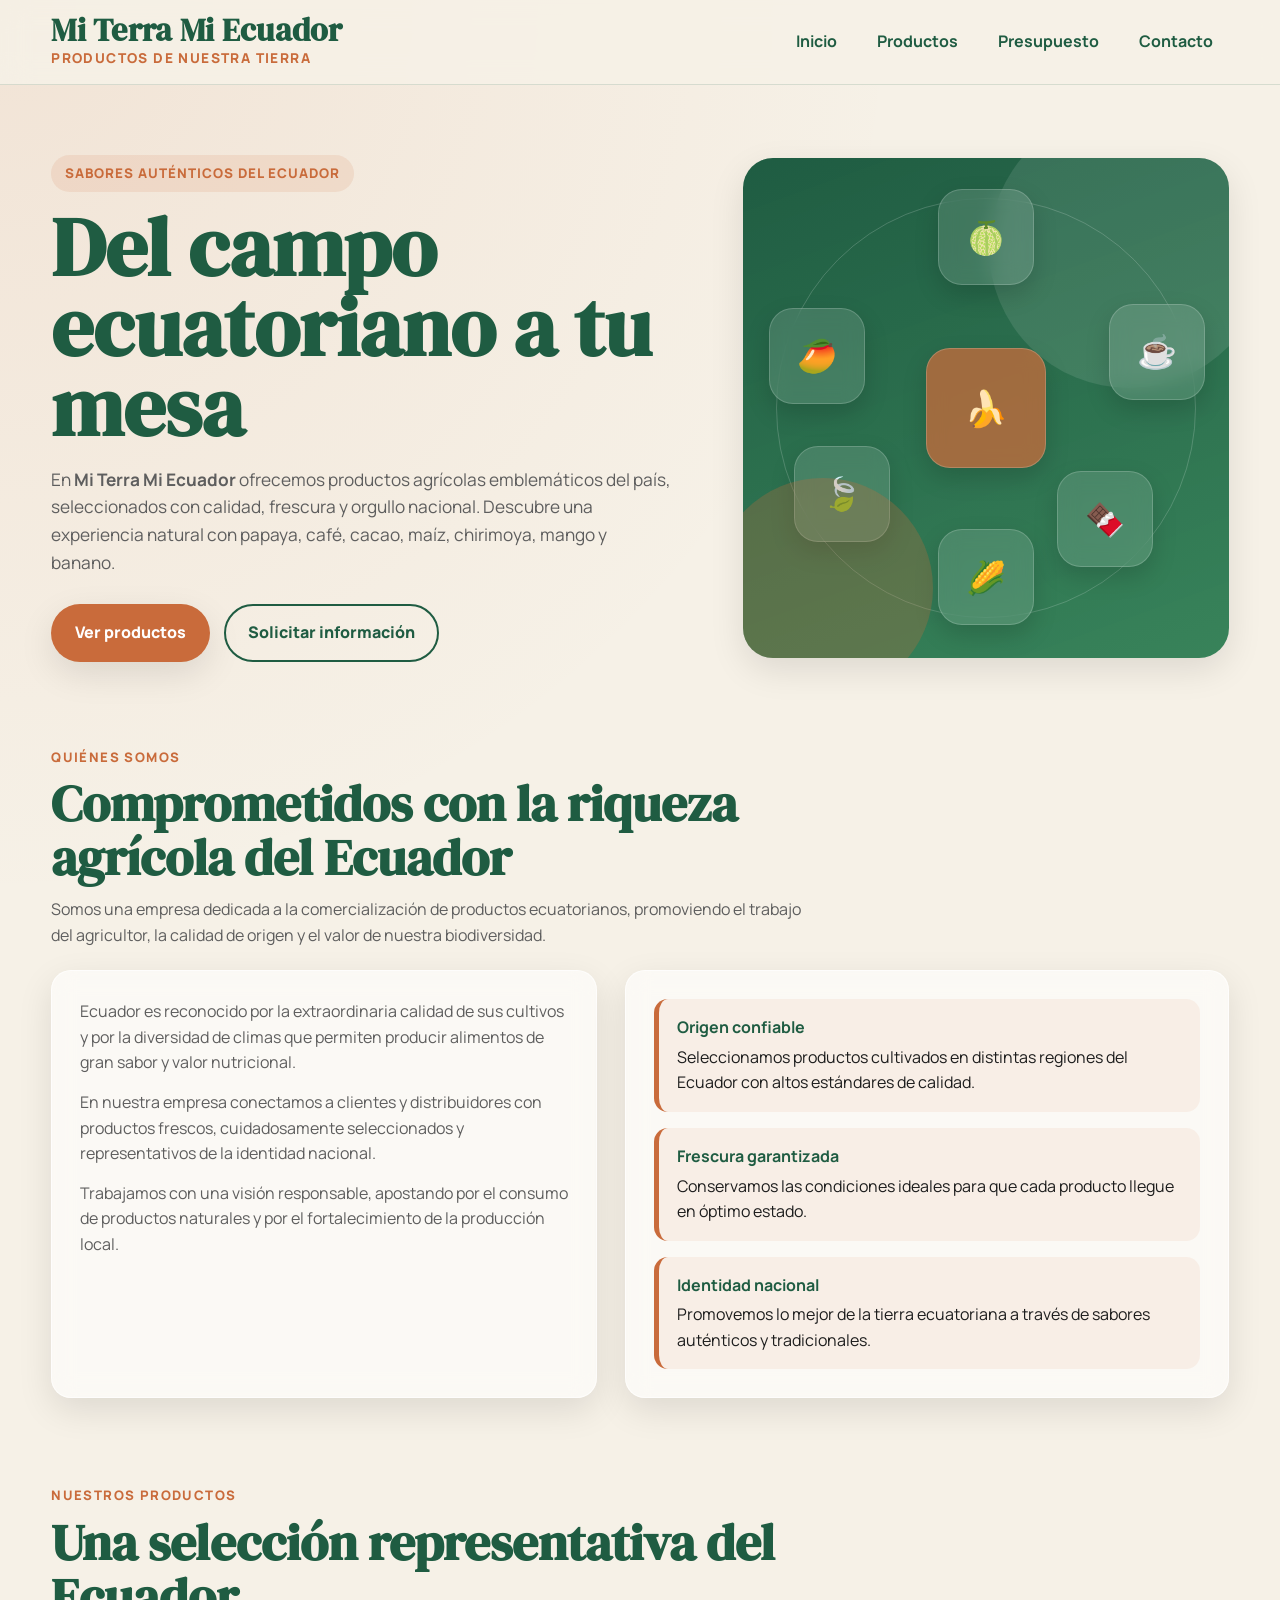
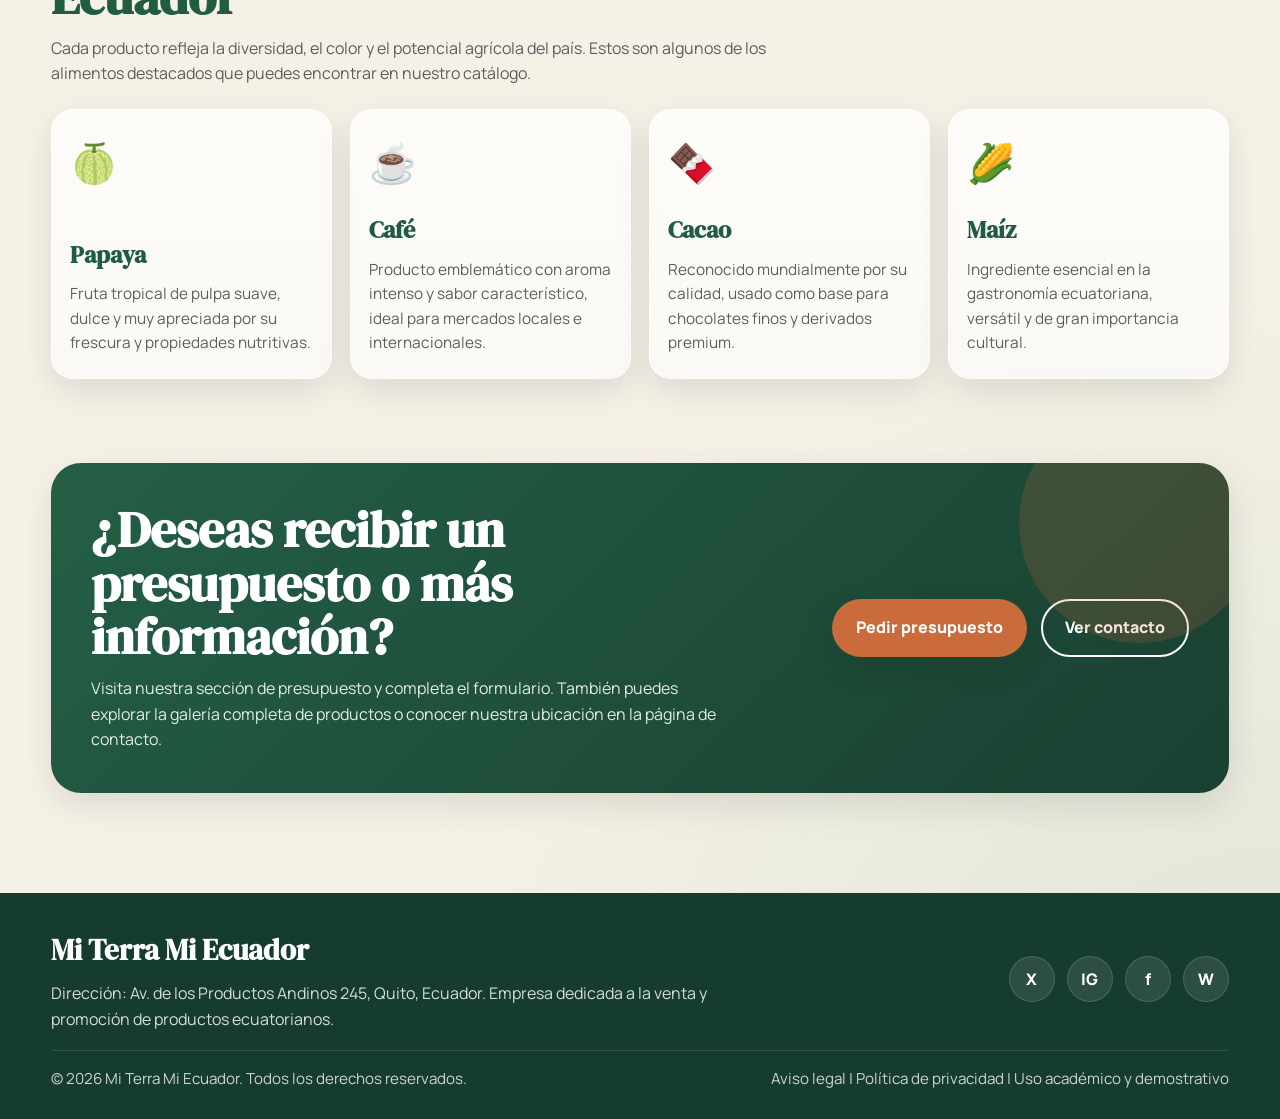
==== index.html @ 22d1f316 "Add files via upload" ====
<!DOCTYPE html>
<html lang="es">
<head>
  <meta charset="UTF-8">
  <meta name="description" content="Mi Terra Mi Ecuador - Venta de productos ecuatorianos como papaya, café, cacao, maíz, chirimoya, mango y banano.">
  <meta name="keywords" content="Ecuador, productos ecuatorianos, papaya, café, cacao, maíz, chirimoya, mango, banano">
  <meta name="author" content="Mi Terra Mi Ecuador">
  <meta name="viewport" content="width=device-width, initial-scale=1.0">
  <title>Mi Terra Mi Ecuador | Inicio</title>
  <link rel="preconnect" href="https://fonts.googleapis.com">
  <link rel="preconnect" href="https://fonts.gstatic.com" crossorigin>
  <link href="https://fonts.googleapis.com/css2?family=DM+Serif+Display:ital@0;1&family=Manrope:wght@400;500;700;800&display=swap" rel="stylesheet">
  <link rel="stylesheet" href="css/style.css">
  <link rel="icon" href="img/favicon.ico" type="image/x-icon">
</head>
<body>

  <header class="cabecera">
    <div class="contenedor barra-nav">
      <div class="marca">
        <h1>Mi Terra Mi Ecuador</h1>
        <span>Productos de nuestra tierra</span>
      </div>

      <nav aria-label="Menú principal">
        <ul class="menu">
          <li><a href="../index.html">Inicio</a></li>
          <li><a href="views/productos.html">Productos</a></li>
          <li><a href="views/presupuesto.html">Presupuesto</a></li>
          <li><a href="views/contacto.html">Contacto</a></li>
        </ul>
      </nav>
    </div>
  </header>

  <main>
    <section class="hero">
      <div class="contenedor hero-grid">
        <div class="hero-texto reveal">
          <small>Sabores auténticos del Ecuador</small>
          <h2>Del campo ecuatoriano a tu mesa</h2>
          <p>
            En <strong>Mi Terra Mi Ecuador</strong> ofrecemos productos agrícolas emblemáticos del país,
            seleccionados con calidad, frescura y orgullo nacional. Descubre una experiencia natural con
            papaya, café, cacao, maíz, chirimoya, mango y banano.
          </p>

          <div class="botones">
            <a href="views/productos.html" class="btn btn-principal">Ver productos</a>
            <a href="views/presupuesto.html" class="btn btn-secundario">Solicitar información</a>
          </div>
        </div>

        <div class="hero-visual reveal" aria-label="Visual decorativo de productos ecuatorianos">
          <div class="frutas">
            <div class="orbita">
              <div class="item-fruta uno" title="Papaya">🍈</div>
              <div class="item-fruta dos" title="Café">☕</div>
              <div class="item-fruta tres" title="Cacao">🍫</div>
              <div class="item-fruta cuatro" title="Maíz">🌽</div>
              <div class="item-fruta cinco" title="Chirimoya">🍃</div>
              <div class="item-fruta seis" title="Mango">🥭</div>
              <div class="item-fruta siete" title="Banano">🍌</div>
            </div>
          </div>
        </div>
      </div>
    </section>

    <section>
      <div class="contenedor">
        <div class="titulo-seccion reveal">
          <span>Quiénes somos</span>
          <h3>Comprometidos con la riqueza agrícola del Ecuador</h3>
          <p>
            Somos una empresa dedicada a la comercialización de productos ecuatorianos, promoviendo el trabajo
            del agricultor, la calidad de origen y el valor de nuestra biodiversidad.
          </p>
        </div>

        <div class="presentacion">
          <article class="bloque-texto reveal">
            <p>
              Ecuador es reconocido por la extraordinaria calidad de sus cultivos y por la diversidad de climas
              que permiten producir alimentos de gran sabor y valor nutricional.
            </p>
            <p>
              En nuestra empresa conectamos a clientes y distribuidores con productos frescos, cuidadosamente
              seleccionados y representativos de la identidad nacional.
            </p>
            <p>
              Trabajamos con una visión responsable, apostando por el consumo de productos naturales y por el
              fortalecimiento de la producción local.
            </p>
          </article>

          <div class="bloque-datos reveal">
            <div class="lista-valores">
              <div class="valor">
                <h4>Origen confiable</h4>
                <p>Seleccionamos productos cultivados en distintas regiones del Ecuador con altos estándares de calidad.</p>
              </div>
              <div class="valor">
                <h4>Frescura garantizada</h4>
                <p>Conservamos las condiciones ideales para que cada producto llegue en óptimo estado.</p>
              </div>
              <div class="valor">
                <h4>Identidad nacional</h4>
                <p>Promovemos lo mejor de la tierra ecuatoriana a través de sabores auténticos y tradicionales.</p>
              </div>
            </div>
          </div>
        </div>
      </div>
    </section>

    <section>
      <div class="contenedor">
        <div class="titulo-seccion reveal">
          <span>Nuestros productos</span>
          <h3>Una selección representativa del Ecuador</h3>
          <p>
            Cada producto refleja la diversidad, el color y el potencial agrícola del país. Estos son algunos
            de los alimentos destacados que puedes encontrar en nuestro catálogo.
          </p>
        </div>

        <div class="destacados">
          <article class="mini reveal">
            <div class="emoji">🍈</div>
            <div>
              <h4>Papaya</h4>
              <p>Fruta tropical de pulpa suave, dulce y muy apreciada por su frescura y propiedades nutritivas.</p>
            </div>
          </article>

          <article class="mini reveal">
            <div class="emoji">☕</div>
            <div>
              <h4>Café</h4>
              <p>Producto emblemático con aroma intenso y sabor característico, ideal para mercados locales e internacionales.</p>
            </div>
          </article>

          <article class="mini reveal">
            <div class="emoji">🍫</div>
            <div>
              <h4>Cacao</h4>
              <p>Reconocido mundialmente por su calidad, usado como base para chocolates finos y derivados premium.</p>
            </div>
          </article>

          <article class="mini reveal">
            <div class="emoji">🌽</div>
            <div>
              <h4>Maíz</h4>
              <p>Ingrediente esencial en la gastronomía ecuatoriana, versátil y de gran importancia cultural.</p>
            </div>
          </article>
        </div>
      </div>
    </section>

    <section class="cta">
      <div class="contenedor">
        <div class="cta-box reveal">
          <div>
            <h3>¿Deseas recibir un presupuesto o más información?</h3>
            <p>
              Visita nuestra sección de presupuesto y completa el formulario. También puedes explorar la galería
              completa de productos o conocer nuestra ubicación en la página de contacto.
            </p>
          </div>

          <div class="cta-acciones">
            <a href="views/presupuesto.html" class="btn btn-principal">Pedir presupuesto</a>
            <a href="views/contacto.html" class="btn btn-secundario">Ver contacto</a>
          </div>
        </div>
      </div>
    </section>
  </main>

  <footer class="pie">
    <div class="contenedor pie-contenido">
      <div class="pie-info">
        <h4>Mi Terra Mi Ecuador</h4>
        <p>
          Dirección: Av. de los Productos Andinos 245, Quito, Ecuador.
          Empresa dedicada a la venta y promoción de productos ecuatorianos.
        </p>
      </div>

      <div class="redes" aria-label="Redes sociales">
        <a href="https://x.com/" target="_blank" rel="noopener noreferrer" aria-label="X">X</a>
        <a href="https://www.instagram.com/" target="_blank" rel="noopener noreferrer" aria-label="Instagram">IG</a>
        <a href="https://www.facebook.com/" target="_blank" rel="noopener noreferrer" aria-label="Facebook">f</a>
        <a href="https://www.whatsapp.com/" target="_blank" rel="noopener noreferrer" aria-label="WhatsApp">W</a>
      </div>
    </div>

    <div class="contenedor pie-legal">
      <p>&copy; 2026 Mi Terra Mi Ecuador. Todos los derechos reservados.</p>
      <p>Aviso legal | Política de privacidad | Uso académico y demostrativo</p>
    </div>
  </footer>

  <script>
    const elementosReveal = document.querySelectorAll('.reveal');
    const observer = new IntersectionObserver((entradas) => {
      entradas.forEach((entrada) => {
        if (entrada.isIntersecting) {
          entrada.target.classList.add('visible');
        }
      });
    }, { threshold: 0.15 });

    elementosReveal.forEach((elemento) => {
      observer.observe(elemento);
    });
  </script>
</body>
</html>
---- css/style.css ----
/* =========================================================
ARCHIVO: css/style.css
========================================================= */

:root{
  --verde: #1f5c42;
  --verde-claro: #3d8b5f;
  --crema: #f6f1e7;
  --terracota: #c96b3b;
  --oscuro: #1d1d1d;
  --blanco: #ffffff;
  --gris: #5e5e5e;
  --borde: rgba(31, 92, 66, 0.15);
  --sombra: 0 12px 35px rgba(0,0,0,0.10);
  --radio: 20px;
  --ancho: 1200px;
}

*{
  margin:0;
  padding:0;
  box-sizing:border-box;
}

html{
  scroll-behavior:smooth;
}

body{
  font-family:'Manrope', sans-serif;
  color:var(--oscuro);
  background:
    radial-gradient(circle at top left, rgba(201,107,59,0.10), transparent 30%),
    radial-gradient(circle at bottom right, rgba(61,139,95,0.12), transparent 30%),
    var(--crema);
  line-height:1.6;
}

img{
  max-width:100%;
  display:block;
}

a{
  text-decoration:none;
  color:inherit;
}

ul{
  list-style:none;
}

.contenedor{
  width:min(92%, var(--ancho));
  margin:0 auto;
}

/* ==========================
   CABECERA Y NAVEGACIÓN
========================== */
.cabecera{
  position:sticky;
  top:0;
  z-index:1000;
  backdrop-filter: blur(14px);
  background:rgba(246, 241, 231, 0.86);
  border-bottom:1px solid var(--borde);
}

.barra-nav{
  min-height:78px;
  display:flex;
  align-items:center;
  justify-content:space-between;
  gap:20px;
  padding:14px 0;
}

.marca{
  display:flex;
  flex-direction:column;
  gap:2px;
}

.marca h1{
  font-family:'DM Serif Display', serif;
  font-size:clamp(1.4rem, 2.5vw, 2rem);
  color:var(--verde);
  line-height:1;
  letter-spacing:0.3px;
}

.marca span{
  font-size:0.85rem;
  color:var(--terracota);
  font-weight:800;
  letter-spacing:1.4px;
  text-transform:uppercase;
}

.menu{
  display:flex;
  flex-wrap:wrap;
  gap:8px;
  justify-content:flex-end;
}

.menu a{
  padding:12px 16px;
  border-radius:999px;
  font-weight:700;
  color:var(--verde);
  transition:all 0.3s ease;
}

.menu a:hover{
  background:rgba(31, 92, 66, 0.08);
  transform:translateY(-2px);
}

.menu a.activo{
  background:var(--verde);
  color:var(--blanco);
  box-shadow:var(--sombra);
}

/* ==========================
   HERO
========================== */
.hero{
  padding:70px 0 40px;
}

.hero-grid{
  display:grid;
  grid-template-columns:1.15fr 0.85fr;
  gap:34px;
  align-items:center;
}

.hero-texto small{
  display:inline-block;
  padding:8px 14px;
  border-radius:999px;
  background:rgba(201,107,59,0.12);
  color:var(--terracota);
  font-weight:800;
  letter-spacing:1px;
  text-transform:uppercase;
  margin-bottom:16px;
}

.hero-texto h2{
  font-family:'DM Serif Display', serif;
  font-size:clamp(2.5rem, 7vw, 5.2rem);
  line-height:0.96;
  color:var(--verde);
  margin-bottom:18px;
}

.hero-texto p{
  max-width:620px;
  color:var(--gris);
  font-size:1.08rem;
  margin-bottom:28px;
}

.botones{
  display:flex;
  flex-wrap:wrap;
  gap:14px;
}

.btn{
  display:inline-block;
  padding:14px 22px;
  border-radius:999px;
  font-weight:800;
  transition:all 0.3s ease;
  border:2px solid transparent;
  cursor:pointer;
  font-family:'Manrope', sans-serif;
}

.btn-principal{
  background:var(--terracota);
  color:var(--blanco);
  box-shadow:var(--sombra);
}

.btn-principal:hover{
  transform:translateY(-3px) scale(1.02);
  background:#b85f32;
}

.btn-secundario{
  border-color:var(--verde);
  color:var(--verde);
  background:transparent;
}

.btn-secundario:hover{
  background:var(--verde);
  color:var(--blanco);
  transform:translateY(-3px);
}

.hero-visual{
  position:relative;
  min-height:500px;
  border-radius:30px;
  overflow:hidden;
  background:
    linear-gradient(160deg, rgba(31,92,66,0.96), rgba(61,139,95,0.84)),
    var(--verde);
  box-shadow:var(--sombra);
  isolation:isolate;
}

.hero-visual::before,
.hero-visual::after{
  content:"";
  position:absolute;
  border-radius:50%;
}

.hero-visual::before{
  width:280px;
  height:280px;
  background:rgba(255,255,255,0.10);
  top:-50px;
  right:-40px;
}

.hero-visual::after{
  width:220px;
  height:220px;
  background:rgba(201,107,59,0.28);
  bottom:-40px;
  left:-30px;
}

.frutas{
  position:absolute;
  inset:0;
  display:grid;
  place-items:center;
  padding:24px;
}

.orbita{
  width:min(100%, 420px);
  aspect-ratio:1/1;
  border:1px solid rgba(255,255,255,0.18);
  border-radius:50%;
  position:relative;
}

.item-fruta{
  position:absolute;
  width:96px;
  height:96px;
  border-radius:24px;
  display:grid;
  place-items:center;
  color:#fff;
  font-size:2rem;
  font-weight:700;
  backdrop-filter: blur(10px);
  background:rgba(255,255,255,0.13);
  border:1px solid rgba(255,255,255,0.18);
  box-shadow:0 10px 25px rgba(0,0,0,0.15);
  animation:float 4s ease-in-out infinite;
}

.item-fruta.uno{ top:-10px; left:50%; transform:translateX(-50%); }
.item-fruta.dos{ top:25%; right:-10px; animation-delay:0.4s; }
.item-fruta.tres{ bottom:12%; right:10%; animation-delay:0.8s; }
.item-fruta.cuatro{ bottom:-8px; left:50%; transform:translateX(-50%); animation-delay:1.2s; }
.item-fruta.cinco{ bottom:18%; left:4%; animation-delay:1.6s; }
.item-fruta.seis{ top:26%; left:-8px; animation-delay:2s; }
.item-fruta.siete{
  inset:50%;
  transform:translate(-50%, -50%);
  width:120px;
  height:120px;
  font-size:2.2rem;
  background:rgba(201,107,59,0.75);
}

@keyframes float{
  0%,100%{ transform:translateY(0px); }
  50%{ transform:translateY(-8px); }
}

/* ==========================
   SECCIONES GENERALES
========================== */
section{
  padding:42px 0;
}

.titulo-seccion{
  margin-bottom:22px;
  max-width:760px;
}

.titulo-seccion span{
  color:var(--terracota);
  font-weight:800;
  text-transform:uppercase;
  letter-spacing:1.4px;
  font-size:0.82rem;
}

.titulo-seccion h2,
.titulo-seccion h3{
  font-family:'DM Serif Display', serif;
  color:var(--verde);
  font-size:clamp(2rem, 4vw, 3.2rem);
  line-height:1.05;
  margin-top:8px;
  margin-bottom:12px;
}

.titulo-seccion p{
  color:var(--gris);
}

/* ==========================
   PRESENTACIÓN
========================== */
.presentacion{
  display:grid;
  grid-template-columns:0.95fr 1.05fr;
  gap:28px;
  align-items:stretch;
}

.bloque-texto,
.bloque-datos,
.formulario-contenedor,
.datos-contacto,
.mapa-box,
.producto-card{
  background:rgba(255,255,255,0.58);
  border:1px solid rgba(255,255,255,0.65);
  backdrop-filter: blur(12px);
  border-radius:var(--radio);
  box-shadow:var(--sombra);
}

.bloque-texto,
.bloque-datos,
.formulario-contenedor,
.datos-contacto{
  padding:28px;
}

.bloque-texto p{
  color:var(--gris);
  margin-bottom:14px;
}

.lista-valores{
  display:grid;
  gap:16px;
}

.valor{
  padding:16px 18px;
  border-left:5px solid var(--terracota);
  background:rgba(201,107,59,0.08);
  border-radius:14px;
}

.valor h4{
  color:var(--verde);
  margin-bottom:4px;
}

/* ==========================
   DESTACADOS
========================== */
.destacados{
  display:grid;
  grid-template-columns:repeat(4, 1fr);
  gap:18px;
}

.mini{
  background:linear-gradient(180deg, rgba(255,255,255,0.75), rgba(255,255,255,0.58));
  border:1px solid rgba(255,255,255,0.7);
  border-radius:22px;
  padding:22px 18px;
  min-height:220px;
  display:flex;
  flex-direction:column;
  justify-content:space-between;
  box-shadow:var(--sombra);
  transition:all 0.3s ease;
}

.mini:hover{
  transform:translateY(-6px);
}

.mini .emoji{
  font-size:2.4rem;
  margin-bottom:18px;
}

.mini h4{
  font-family:'DM Serif Display', serif;
  color:var(--verde);
  font-size:1.5rem;
  margin-bottom:8px;
}

.mini p{
  color:var(--gris);
  font-size:0.96rem;
}

/* ==========================
   CTA
========================== */
.cta{
  padding-bottom:70px;
}

.cta-box{
  background:linear-gradient(135deg, rgba(31,92,66,0.98), rgba(22,60,45,0.98));
  color:var(--blanco);
  border-radius:30px;
  padding:40px;
  display:grid;
  grid-template-columns:1.2fr 0.8fr;
  gap:20px;
  align-items:center;
  box-shadow:var(--sombra);
  overflow:hidden;
  position:relative;
}

.cta-box::before{
  content:"";
  position:absolute;
  width:240px;
  height:240px;
  border-radius:50%;
  background:rgba(201,107,59,0.20);
  top:-60px;
  right:-30px;
}

.cta-box h3{
  font-family:'DM Serif Display', serif;
  font-size:clamp(2rem, 4vw, 3.2rem);
  line-height:1.05;
  margin-bottom:12px;
}

.cta-box p{
  max-width:640px;
  color:rgba(255,255,255,0.88);
}

.cta-acciones{
  display:flex;
  justify-content:flex-end;
  flex-wrap:wrap;
  gap:14px;
}

.cta-acciones .btn-secundario{
  border-color:var(--blanco);
  color:var(--blanco);
}

.cta-acciones .btn-secundario:hover{
  background:var(--blanco);
  color:var(--verde);
}

/* ==========================
   PÁGINAS INTERNAS
========================== */
.pagina-interna{
  padding:30px 0 60px;
}

.encabezado-interno{
  padding-bottom:10px;
}

/* ==========================
   GALERÍA DE PRODUCTOS
========================== */
.galeria-productos{
  display:grid;
  grid-template-columns:repeat(3, 1fr);
  gap:20px;
}

.producto-card{
  overflow:hidden;
  transition:all 0.3s ease;
}

.producto-card:hover{
  transform:translateY(-6px);
}

.producto-imagen{
  min-height:220px;
  display:grid;
  place-items:center;
  font-size:4rem;
  color:var(--blanco);
}

.papaya{ background:linear-gradient(135deg, #f2b44f, #e58a2f); }
.cafe{ background:linear-gradient(135deg, #6f4e37, #3e2723); }
.cacao{ background:linear-gradient(135deg, #7b4b2a, #4e342e); }
.maiz{ background:linear-gradient(135deg, #f0c419, #d4a017); }
.chirimoya{ background:linear-gradient(135deg, #76b852, #4b8f3a); }
.mango{ background:linear-gradient(135deg, #ffb347, #ff7043); }
.banano{ background:linear-gradient(135deg, #f7dc6f, #e1b12c); }

.producto-info{
  padding:20px;
}

.producto-info h3{
  font-family:'DM Serif Display', serif;
  color:var(--verde);
  font-size:1.7rem;
  margin-bottom:8px;
}

.producto-info p{
  color:var(--gris);
}

/* ==========================
   FORMULARIO
========================== */
.formulario{
  display:grid;
  gap:20px;
}

.grupo-campos{
  display:grid;
  gap:8px;
}

.grupo-campos label,
.grupo-check label{
  font-weight:700;
  color:var(--verde);
}

.grupo-campos input,
.grupo-campos textarea{
  width:100%;
  padding:14px 16px;
  border:1px solid rgba(31, 92, 66, 0.18);
  border-radius:14px;
  font-family:'Manrope', sans-serif;
  font-size:1rem;
  background:rgba(255,255,255,0.92);
  color:var(--oscuro);
}

.grupo-campos input:focus,
.grupo-campos textarea:focus{
  outline:none;
  border-color:var(--terracota);
  box-shadow:0 0 0 4px rgba(201,107,59,0.12);
}

.grupo-check{
  display:flex;
  align-items:center;
  gap:10px;
}

.acciones-formulario{
  display:flex;
  flex-wrap:wrap;
  gap:14px;
}

/* ==========================
   CONTACTO
========================== */
.contacto-grid{
  display:grid;
  grid-template-columns:0.9fr 1.1fr;
  gap:24px;
}

.datos-contacto h3{
  font-family:'DM Serif Display', serif;
  color:var(--verde);
  font-size:2rem;
  margin-bottom:16px;
}

.datos-contacto ul{
  display:grid;
  gap:12px;
  list-style:none;
}

.datos-contacto li{
  color:var(--gris);
}

.mapa-box{
  overflow:hidden;
}

.mapa-falso{
  min-height:420px;
  display:grid;
  place-items:center;
  position:relative;
  background:
    linear-gradient(rgba(255,255,255,0.22), rgba(255,255,255,0.22)),
    repeating-linear-gradient(
      90deg,
      #d6e8cf 0,
      #d6e8cf 70px,
      #c7dfbf 70px,
      #c7dfbf 140px
    );
}

.mapa-falso::before,
.mapa-falso::after{
  content:"";
  position:absolute;
  background:rgba(255,255,255,0.8);
  border-radius:999px;
}

.mapa-falso::before{
  width:80%;
  height:10px;
  transform:rotate(25deg);
}

.mapa-falso::after{
  width:10px;
  height:70%;
  transform:rotate(18deg);
}

.pin{
  position:relative;
  z-index:2;
  font-size:4rem;
}

.mapa-texto{
  position:absolute;
  bottom:22px;
  left:22px;
  z-index:2;
  padding:10px 16px;
  border-radius:999px;
  background:rgba(31,92,66,0.88);
  color:var(--blanco);
  font-weight:800;
}

/* ==========================
   PIE DE PÁGINA
========================== */
.pie{
  background:#163c2d;
  color:var(--blanco);
  margin-top:30px;
}

.pie-contenido{
  padding:34px 0 18px;
  display:grid;
  grid-template-columns:1fr auto;
  gap:24px;
  align-items:center;
}

.pie-info h4{
  font-family:'DM Serif Display', serif;
  font-size:1.8rem;
  margin-bottom:8px;
}

.pie-info p{
  color:rgba(255,255,255,0.82);
  max-width:700px;
}

.redes{
  display:flex;
  flex-wrap:wrap;
  gap:12px;
}

.redes a{
  width:46px;
  height:46px;
  border-radius:50%;
  display:grid;
  place-items:center;
  background:rgba(255,255,255,0.10);
  border:1px solid rgba(255,255,255,0.14);
  font-weight:800;
  transition:all 0.3s ease;
}

.redes a:hover{
  transform:translateY(-4px) scale(1.05);
  background:var(--terracota);
}

.pie-legal{
  border-top:1px solid rgba(255,255,255,0.12);
  padding:16px 0 28px;
  display:flex;
  justify-content:space-between;
  gap:20px;
  flex-wrap:wrap;
  color:rgba(255,255,255,0.78);
  font-size:0.95rem;
}

/* ==========================
   ANIMACIONES
========================== */
.reveal{
  opacity:0;
  transform:translateY(24px);
  transition:all 0.8s ease;
}

.reveal.visible{
  opacity:1;
  transform:translateY(0);
}

/* ==========================
   RESPONSIVE
========================== */
@media (max-width: 980px){
  .hero-grid,
  .presentacion,
  .cta-box,
  .contacto-grid{
    grid-template-columns:1fr;
  }

  .destacados{
    grid-template-columns:repeat(2, 1fr);
  }

  .galeria-productos{
    grid-template-columns:repeat(2, 1fr);
  }

  .cta-acciones{
    justify-content:flex-start;
  }

  .pie-contenido{
    grid-template-columns:1fr;
  }
}

@media (max-width: 640px){
  .barra-nav{
    flex-direction:column;
    align-items:flex-start;
  }

  .menu{
    width:100%;
    justify-content:flex-start;
  }

  .hero{
    padding-top:40px;
  }

  .hero-visual{
    min-height:380px;
  }

  .item-fruta{
    width:74px;
    height:74px;
    font-size:1.6rem;
  }

  .item-fruta.siete{
    width:96px;
    height:96px;
  }

  .destacados,
  .galeria-productos{
    grid-template-columns:1fr;
  }

  .cta-box{
    padding:28px;
  }
}
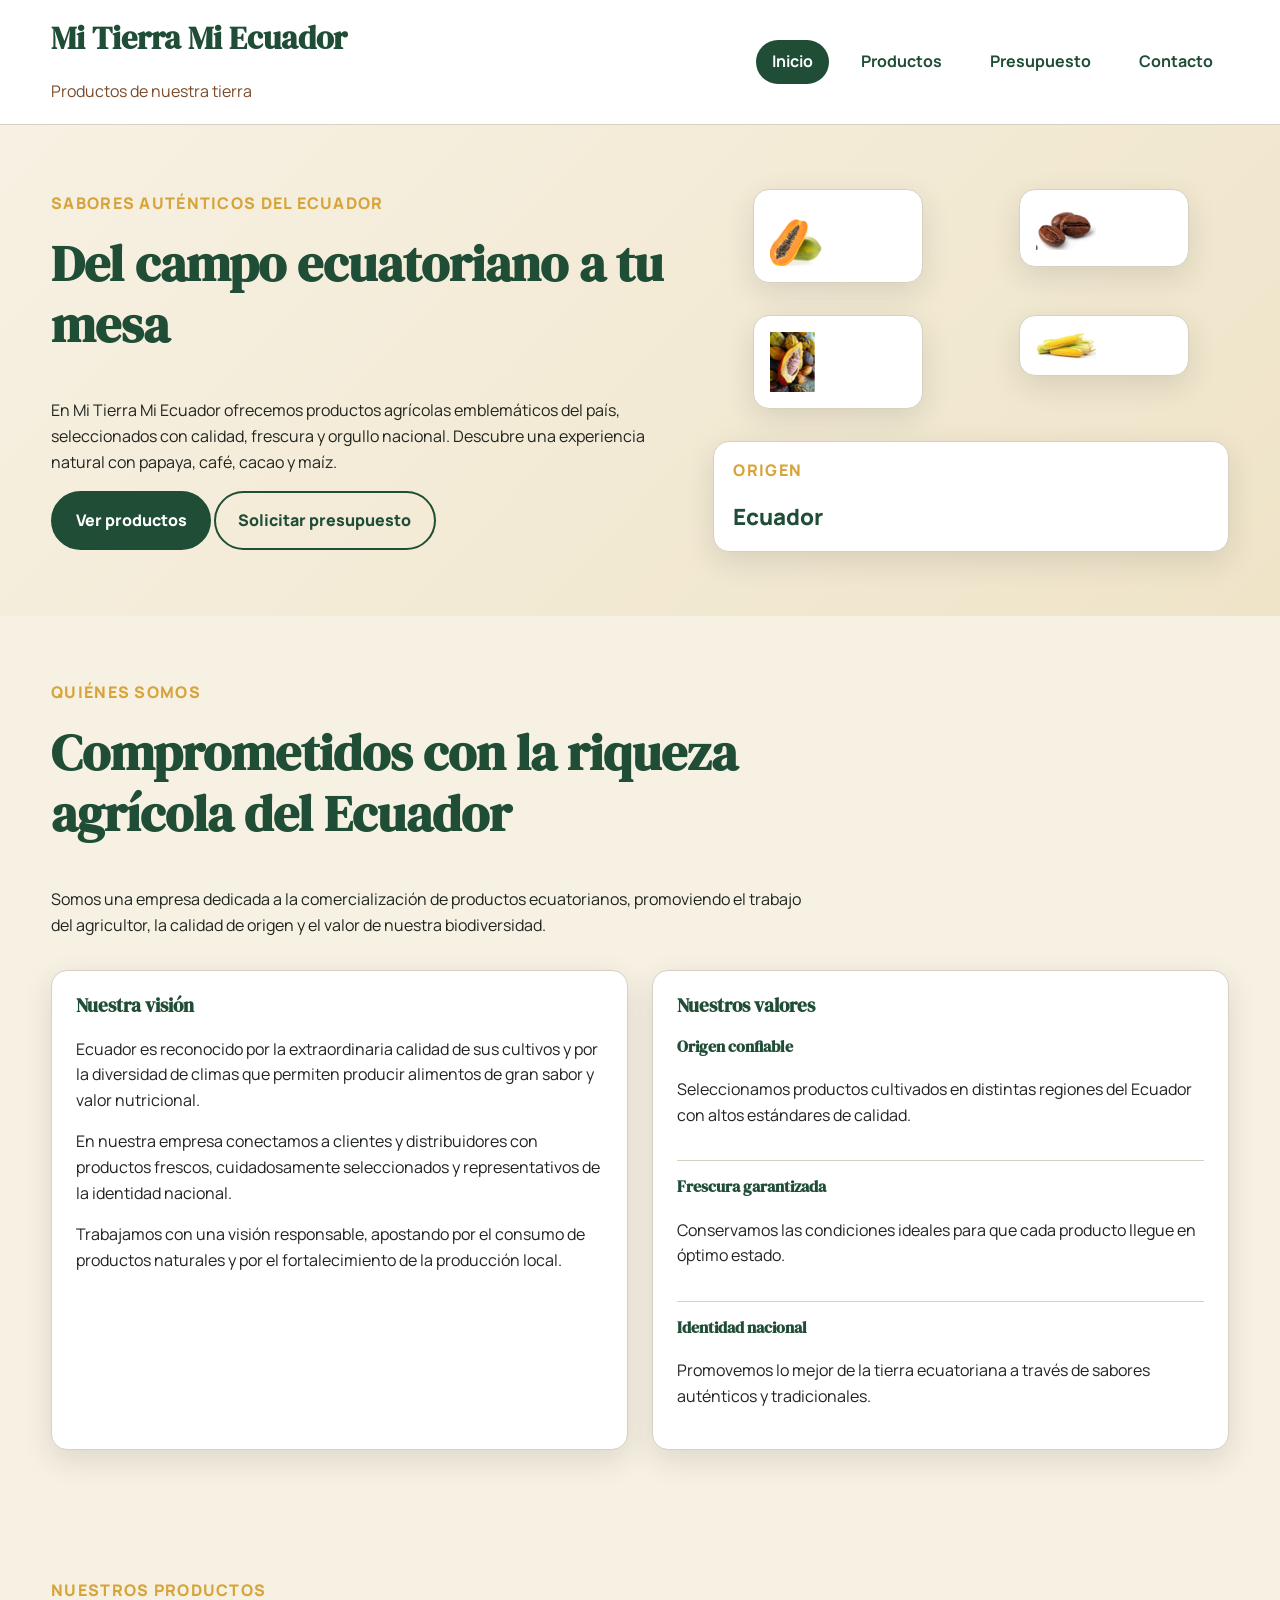
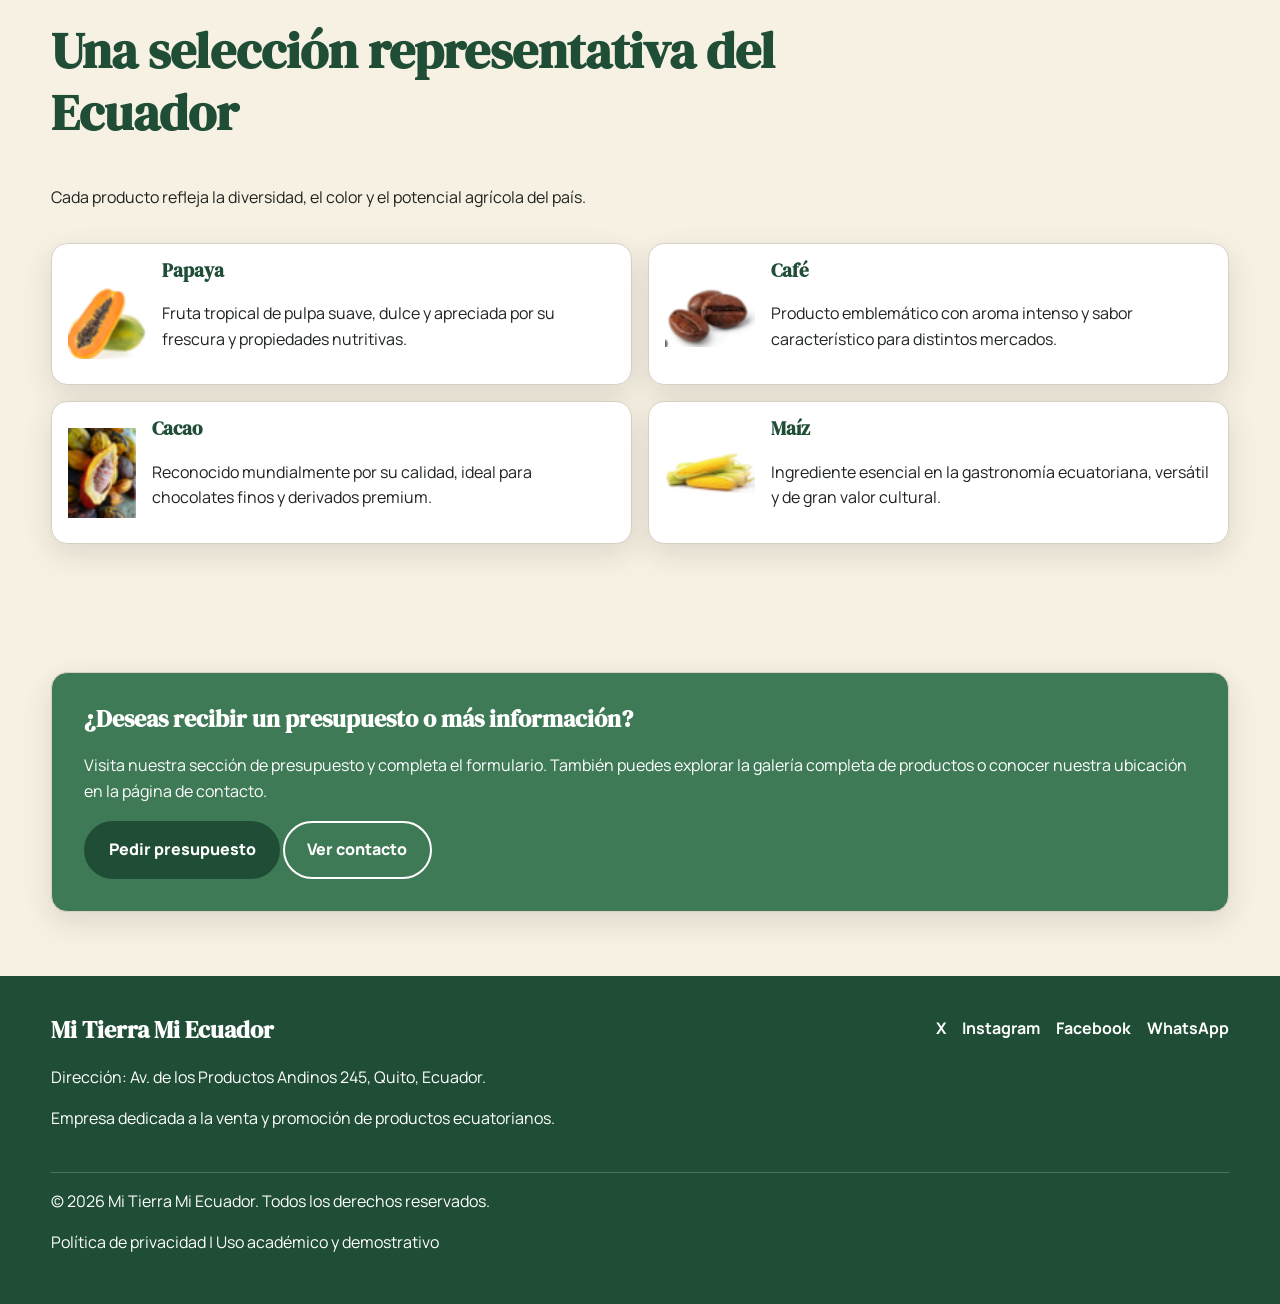
==== commit 32bc5009: "Add files via upload" ====
--- a/index.html
+++ b/index.html
@@ -1,30 +1,29 @@
+<!-- index.html -->
 <!DOCTYPE html>
 <html lang="es">
 <head>
-  <meta charset="UTF-8">
-  <meta name="description" content="Mi Terra Mi Ecuador - Venta de productos ecuatorianos como papaya, café, cacao, maíz, chirimoya, mango y banano.">
-  <meta name="keywords" content="Ecuador, productos ecuatorianos, papaya, café, cacao, maíz, chirimoya, mango, banano">
-  <meta name="author" content="Mi Terra Mi Ecuador">
+  <meta charset="utf-8">
+  <meta name="description" content="Mi Tierra Mi Ecuador, venta de productos ecuatorianos como papaya, café, cacao y maíz.">
+  <meta name="keywords" content="Ecuador, productos ecuatorianos, papaya, café, cacao, maíz">
+  <meta name="author" content="Mi Tierra Mi Ecuador">
   <meta name="viewport" content="width=device-width, initial-scale=1.0">
-  <title>Mi Terra Mi Ecuador | Inicio</title>
+  <title>Mi Tierra Mi Ecuador | Inicio</title>
   <link rel="preconnect" href="https://fonts.googleapis.com">
   <link rel="preconnect" href="https://fonts.gstatic.com" crossorigin>
-  <link href="https://fonts.googleapis.com/css2?family=DM+Serif+Display:ital@0;1&family=Manrope:wght@400;500;700;800&display=swap" rel="stylesheet">
+  <link href="https://fonts.googleapis.com/css2?family=DM+Serif+Display&family=Manrope:wght@400;500;700;800&display=swap" rel="stylesheet">
   <link rel="stylesheet" href="css/style.css">
   <link rel="icon" href="img/favicon.ico" type="image/x-icon">
 </head>
 <body>
-
   <header class="cabecera">
     <div class="contenedor barra-nav">
       <div class="marca">
-        <h1>Mi Terra Mi Ecuador</h1>
-        <span>Productos de nuestra tierra</span>
-      </div>
-
+        <h1>Mi Tierra Mi Ecuador</h1>
+        <p>Productos de nuestra tierra</p>
+      </div>
       <nav aria-label="Menú principal">
         <ul class="menu">
-          <li><a href="../index.html">Inicio</a></li>
+          <li><a class="activo" href="index.html">Inicio</a></li>
           <li><a href="views/productos.html">Productos</a></li>
           <li><a href="views/presupuesto.html">Presupuesto</a></li>
           <li><a href="views/contacto.html">Contacto</a></li>
@@ -34,52 +33,56 @@
   </header>
 
   <main>
-    <section class="hero">
+    <section class="hero" aria-labelledby="titulo-principal">
       <div class="contenedor hero-grid">
-        <div class="hero-texto reveal">
-          <small>Sabores auténticos del Ecuador</small>
-          <h2>Del campo ecuatoriano a tu mesa</h2>
+        <div class="hero-texto">
+          <p class="eyebrow">Sabores auténticos del Ecuador</p>
+          <h2 id="titulo-principal">Del campo ecuatoriano a tu mesa</h2>
           <p>
-            En <strong>Mi Terra Mi Ecuador</strong> ofrecemos productos agrícolas emblemáticos del país,
-            seleccionados con calidad, frescura y orgullo nacional. Descubre una experiencia natural con
-            papaya, café, cacao, maíz, chirimoya, mango y banano.
-          </p>
-
-          <div class="botones">
+            En Mi Tierra Mi Ecuador ofrecemos productos agrícolas emblemáticos del país, seleccionados con calidad,
+            frescura y orgullo nacional. Descubre una experiencia natural con papaya, café, cacao y maíz.
+          </p>
+          <p class="hero-acciones">
             <a href="views/productos.html" class="btn btn-principal">Ver productos</a>
-            <a href="views/presupuesto.html" class="btn btn-secundario">Solicitar información</a>
+            <a href="views/presupuesto.html" class="btn btn-secundario">Solicitar presupuesto</a>
+          </p>
+        </div>
+
+        <div class="hero-visual">
+          <figure class="figura-fruta">
+            <img src="img/galeria/papaya.png" alt="Papaya ecuatoriana">
+          </figure>
+          <figure class="figura-fruta">
+            <img src="img/galeria/cafe.png" alt="Granos de café ecuatoriano">
+          </figure>
+          <figure class="figura-fruta">
+            <img src="img/galeria/cacao.png" alt="Cacao ecuatoriano">
+          </figure>
+          <figure class="figura-fruta">
+            <img src="img/galeria/maiz.png" alt="Maíz ecuatoriano">
+          </figure>
+          <div class="panel-destino">
+            <p class="panel-etiqueta">Origen</p>
+            <p class="panel-valor">Ecuador</p>
           </div>
         </div>
-
-        <div class="hero-visual reveal" aria-label="Visual decorativo de productos ecuatorianos">
-          <div class="frutas">
-            <div class="orbita">
-              <div class="item-fruta uno" title="Papaya">🍈</div>
-              <div class="item-fruta dos" title="Café">☕</div>
-              <div class="item-fruta tres" title="Cacao">🍫</div>
-              <div class="item-fruta cuatro" title="Maíz">🌽</div>
-              <div class="item-fruta cinco" title="Chirimoya">🍃</div>
-              <div class="item-fruta seis" title="Mango">🥭</div>
-              <div class="item-fruta siete" title="Banano">🍌</div>
-            </div>
-          </div>
-        </div>
-      </div>
-    </section>
-
-    <section>
+      </div>
+    </section>
+
+    <section class="seccion" aria-labelledby="quienes-somos">
       <div class="contenedor">
-        <div class="titulo-seccion reveal">
-          <span>Quiénes somos</span>
-          <h3>Comprometidos con la riqueza agrícola del Ecuador</h3>
+        <header class="encabezado-seccion">
+          <p class="subtitulo-seccion">Quiénes somos</p>
+          <h2 id="quienes-somos">Comprometidos con la riqueza agrícola del Ecuador</h2>
           <p>
             Somos una empresa dedicada a la comercialización de productos ecuatorianos, promoviendo el trabajo
             del agricultor, la calidad de origen y el valor de nuestra biodiversidad.
           </p>
-        </div>
+        </header>
 
         <div class="presentacion">
-          <article class="bloque-texto reveal">
+          <article class="bloque">
+            <h3>Nuestra visión</h3>
             <p>
               Ecuador es reconocido por la extraordinaria calidad de sus cultivos y por la diversidad de climas
               que permiten producir alimentos de gran sabor y valor nutricional.
@@ -94,88 +97,85 @@
             </p>
           </article>
 
-          <div class="bloque-datos reveal">
+          <section class="bloque" aria-labelledby="valores">
+            <h3 id="valores">Nuestros valores</h3>
             <div class="lista-valores">
-              <div class="valor">
+              <article class="valor">
                 <h4>Origen confiable</h4>
                 <p>Seleccionamos productos cultivados en distintas regiones del Ecuador con altos estándares de calidad.</p>
-              </div>
-              <div class="valor">
+              </article>
+              <article class="valor">
                 <h4>Frescura garantizada</h4>
                 <p>Conservamos las condiciones ideales para que cada producto llegue en óptimo estado.</p>
-              </div>
-              <div class="valor">
+              </article>
+              <article class="valor">
                 <h4>Identidad nacional</h4>
                 <p>Promovemos lo mejor de la tierra ecuatoriana a través de sabores auténticos y tradicionales.</p>
-              </div>
-            </div>
-          </div>
-        </div>
-      </div>
-    </section>
-
-    <section>
+              </article>
+            </div>
+          </section>
+        </div>
+      </div>
+    </section>
+
+    <section class="seccion" aria-labelledby="productos-destacados">
       <div class="contenedor">
-        <div class="titulo-seccion reveal">
-          <span>Nuestros productos</span>
-          <h3>Una selección representativa del Ecuador</h3>
-          <p>
-            Cada producto refleja la diversidad, el color y el potencial agrícola del país. Estos son algunos
-            de los alimentos destacados que puedes encontrar en nuestro catálogo.
-          </p>
-        </div>
+        <header class="encabezado-seccion">
+          <p class="subtitulo-seccion">Nuestros productos</p>
+          <h2 id="productos-destacados">Una selección representativa del Ecuador</h2>
+          <p>Cada producto refleja la diversidad, el color y el potencial agrícola del país.</p>
+        </header>
 
         <div class="destacados">
-          <article class="mini reveal">
-            <div class="emoji">🍈</div>
-            <div>
-              <h4>Papaya</h4>
-              <p>Fruta tropical de pulpa suave, dulce y muy apreciada por su frescura y propiedades nutritivas.</p>
-            </div>
-          </article>
-
-          <article class="mini reveal">
-            <div class="emoji">☕</div>
-            <div>
-              <h4>Café</h4>
-              <p>Producto emblemático con aroma intenso y sabor característico, ideal para mercados locales e internacionales.</p>
-            </div>
-          </article>
-
-          <article class="mini reveal">
-            <div class="emoji">🍫</div>
-            <div>
-              <h4>Cacao</h4>
-              <p>Reconocido mundialmente por su calidad, usado como base para chocolates finos y derivados premium.</p>
-            </div>
-          </article>
-
-          <article class="mini reveal">
-            <div class="emoji">🌽</div>
-            <div>
-              <h4>Maíz</h4>
-              <p>Ingrediente esencial en la gastronomía ecuatoriana, versátil y de gran importancia cultural.</p>
-            </div>
-          </article>
-        </div>
-      </div>
-    </section>
-
-    <section class="cta">
+          <article class="mini">
+            <img src="img/galeria/papaya.png" alt="Papaya">
+            <div>
+              <h3>Papaya</h3>
+              <p>Fruta tropical de pulpa suave, dulce y apreciada por su frescura y propiedades nutritivas.</p>
+            </div>
+          </article>
+
+          <article class="mini">
+            <img src="img/galeria/cafe.png" alt="Café">
+            <div>
+              <h3>Café</h3>
+              <p>Producto emblemático con aroma intenso y sabor característico para distintos mercados.</p>
+            </div>
+          </article>
+
+          <article class="mini">
+            <img src="img/galeria/cacao.png" alt="Cacao">
+            <div>
+              <h3>Cacao</h3>
+              <p>Reconocido mundialmente por su calidad, ideal para chocolates finos y derivados premium.</p>
+            </div>
+          </article>
+
+          <article class="mini">
+            <img src="img/galeria/maiz.png" alt="Maíz">
+            <div>
+              <h3>Maíz</h3>
+              <p>Ingrediente esencial en la gastronomía ecuatoriana, versátil y de gran valor cultural.</p>
+            </div>
+          </article>
+        </div>
+      </div>
+    </section>
+
+    <section class="seccion" aria-labelledby="titulo-cta">
       <div class="contenedor">
-        <div class="cta-box reveal">
+        <div class="cta-box">
           <div>
-            <h3>¿Deseas recibir un presupuesto o más información?</h3>
+            <h2 id="titulo-cta">¿Deseas recibir un presupuesto o más información?</h2>
             <p>
               Visita nuestra sección de presupuesto y completa el formulario. También puedes explorar la galería
               completa de productos o conocer nuestra ubicación en la página de contacto.
             </p>
           </div>
-
-          <div class="cta-acciones">
+          <p class="cta-acciones">
             <a href="views/presupuesto.html" class="btn btn-principal">Pedir presupuesto</a>
-            <a href="views/contacto.html" class="btn btn-secundario">Ver contacto</a>
-          </div>
+            <a href="views/contacto.html" class="btn btn-secundario btn-claro">Ver contacto</a>
+          </p>
         </div>
       </div>
     </section>
@@ -183,41 +183,26 @@
 
   <footer class="pie">
     <div class="contenedor pie-contenido">
-      <div class="pie-info">
-        <h4>Mi Terra Mi Ecuador</h4>
-        <p>
-          Dirección: Av. de los Productos Andinos 245, Quito, Ecuador.
-          Empresa dedicada a la venta y promoción de productos ecuatorianos.
-        </p>
-      </div>
-
-      <div class="redes" aria-label="Redes sociales">
-        <a href="https://x.com/" target="_blank" rel="noopener noreferrer" aria-label="X">X</a>
-        <a href="https://www.instagram.com/" target="_blank" rel="noopener noreferrer" aria-label="Instagram">IG</a>
-        <a href="https://www.facebook.com/" target="_blank" rel="noopener noreferrer" aria-label="Facebook">f</a>
-        <a href="https://www.whatsapp.com/" target="_blank" rel="noopener noreferrer" aria-label="WhatsApp">W</a>
-      </div>
+      <section class="pie-info" aria-labelledby="titulo-pie">
+        <h2 id="titulo-pie">Mi Tierra Mi Ecuador</h2>
+        <p>Dirección: Av. de los Productos Andinos 245, Quito, Ecuador.</p>
+        <p>Empresa dedicada a la venta y promoción de productos ecuatorianos.</p>
+      </section>
+
+      <nav class="redes" aria-label="Redes sociales">
+        <ul>
+          <li><a href="https://x.com/" target="_blank" rel="noopener noreferrer">X</a></li>
+          <li><a href="https://www.instagram.com/" target="_blank" rel="noopener noreferrer">Instagram</a></li>
+          <li><a href="https://www.facebook.com/" target="_blank" rel="noopener noreferrer">Facebook</a></li>
+          <li><a href="https://www.whatsapp.com/" target="_blank" rel="noopener noreferrer">WhatsApp</a></li>
+        </ul>
+      </nav>
     </div>
 
     <div class="contenedor pie-legal">
-      <p>&copy; 2026 Mi Terra Mi Ecuador. Todos los derechos reservados.</p>
-      <p>Aviso legal | Política de privacidad | Uso académico y demostrativo</p>
+      <p>&copy; 2026 Mi Tierra Mi Ecuador. Todos los derechos reservados.</p>
+      <p><a href="views/privacidad.html">Política de privacidad</a> | Uso académico y demostrativo</p>
     </div>
   </footer>
-
-  <script>
-    const elementosReveal = document.querySelectorAll('.reveal');
-    const observer = new IntersectionObserver((entradas) => {
-      entradas.forEach((entrada) => {
-        if (entrada.isIntersecting) {
-          entrada.target.classList.add('visible');
-        }
-      });
-    }, { threshold: 0.15 });
-
-    elementosReveal.forEach((elemento) => {
-      observer.observe(elemento);
-    });
-  </script>
 </body>
 </html>
--- a/css/style.css
+++ b/css/style.css
@@ -1,822 +1,467 @@
-/* =========================================================
-ARCHIVO: css/style.css
-========================================================= */
-
-:root{
-  --verde: #1f5c42;
-  --verde-claro: #3d8b5f;
-  --crema: #f6f1e7;
-  --terracota: #c96b3b;
-  --oscuro: #1d1d1d;
+/* css/style.css */
+:root {
+  --verde-oscuro: #1f4d36;
+  --verde-medio: #3f7a57;
+  --verde-claro: #dcebdc;
+  --crema: #f7f1e3;
+  --mostaza: #d6a43a;
+  --tierra: #7a4b2a;
+  --texto: #1f241f;
   --blanco: #ffffff;
-  --gris: #5e5e5e;
-  --borde: rgba(31, 92, 66, 0.15);
-  --sombra: 0 12px 35px rgba(0,0,0,0.10);
-  --radio: 20px;
-  --ancho: 1200px;
-}
-
-*{
-  margin:0;
-  padding:0;
-  box-sizing:border-box;
-}
-
-html{
-  scroll-behavior:smooth;
-}
-
-body{
-  font-family:'Manrope', sans-serif;
-  color:var(--oscuro);
-  background:
-    radial-gradient(circle at top left, rgba(201,107,59,0.10), transparent 30%),
-    radial-gradient(circle at bottom right, rgba(61,139,95,0.12), transparent 30%),
-    var(--crema);
-  line-height:1.6;
-}
-
-img{
-  max-width:100%;
-  display:block;
-}
-
-a{
-  text-decoration:none;
-  color:inherit;
-}
-
-ul{
-  list-style:none;
-}
-
-.contenedor{
-  width:min(92%, var(--ancho));
-  margin:0 auto;
-}
-
-/* ==========================
-   CABECERA Y NAVEGACIÓN
-========================== */
-.cabecera{
-  position:sticky;
-  top:0;
-  z-index:1000;
-  backdrop-filter: blur(14px);
-  background:rgba(246, 241, 231, 0.86);
-  border-bottom:1px solid var(--borde);
-}
-
-.barra-nav{
-  min-height:78px;
-  display:flex;
-  align-items:center;
-  justify-content:space-between;
-  gap:20px;
-  padding:14px 0;
-}
-
-.marca{
-  display:flex;
-  flex-direction:column;
-  gap:2px;
-}
-
-.marca h1{
-  font-family:'DM Serif Display', serif;
-  font-size:clamp(1.4rem, 2.5vw, 2rem);
-  color:var(--verde);
-  line-height:1;
-  letter-spacing:0.3px;
-}
-
-.marca span{
-  font-size:0.85rem;
-  color:var(--terracota);
-  font-weight:800;
-  letter-spacing:1.4px;
-  text-transform:uppercase;
-}
-
-.menu{
-  display:flex;
-  flex-wrap:wrap;
-  gap:8px;
-  justify-content:flex-end;
-}
-
-.menu a{
-  padding:12px 16px;
-  border-radius:999px;
-  font-weight:700;
-  color:var(--verde);
-  transition:all 0.3s ease;
-}
-
-.menu a:hover{
-  background:rgba(31, 92, 66, 0.08);
-  transform:translateY(-2px);
-}
-
-.menu a.activo{
-  background:var(--verde);
-  color:var(--blanco);
-  box-shadow:var(--sombra);
-}
-
-/* ==========================
-   HERO
-========================== */
-.hero{
-  padding:70px 0 40px;
-}
-
-.hero-grid{
-  display:grid;
-  grid-template-columns:1.15fr 0.85fr;
-  gap:34px;
-  align-items:center;
-}
-
-.hero-texto small{
-  display:inline-block;
-  padding:8px 14px;
-  border-radius:999px;
-  background:rgba(201,107,59,0.12);
-  color:var(--terracota);
-  font-weight:800;
-  letter-spacing:1px;
-  text-transform:uppercase;
-  margin-bottom:16px;
-}
-
-.hero-texto h2{
-  font-family:'DM Serif Display', serif;
-  font-size:clamp(2.5rem, 7vw, 5.2rem);
-  line-height:0.96;
-  color:var(--verde);
-  margin-bottom:18px;
-}
-
-.hero-texto p{
-  max-width:620px;
-  color:var(--gris);
-  font-size:1.08rem;
-  margin-bottom:28px;
-}
-
-.botones{
-  display:flex;
-  flex-wrap:wrap;
-  gap:14px;
-}
-
-.btn{
-  display:inline-block;
-  padding:14px 22px;
-  border-radius:999px;
-  font-weight:800;
-  transition:all 0.3s ease;
-  border:2px solid transparent;
-  cursor:pointer;
-  font-family:'Manrope', sans-serif;
-}
-
-.btn-principal{
-  background:var(--terracota);
-  color:var(--blanco);
-  box-shadow:var(--sombra);
-}
-
-.btn-principal:hover{
-  transform:translateY(-3px) scale(1.02);
-  background:#b85f32;
-}
-
-.btn-secundario{
-  border-color:var(--verde);
-  color:var(--verde);
-  background:transparent;
-}
-
-.btn-secundario:hover{
-  background:var(--verde);
-  color:var(--blanco);
-  transform:translateY(-3px);
-}
-
-.hero-visual{
-  position:relative;
-  min-height:500px;
-  border-radius:30px;
-  overflow:hidden;
-  background:
-    linear-gradient(160deg, rgba(31,92,66,0.96), rgba(61,139,95,0.84)),
-    var(--verde);
-  box-shadow:var(--sombra);
-  isolation:isolate;
-}
-
-.hero-visual::before,
-.hero-visual::after{
-  content:"";
-  position:absolute;
-  border-radius:50%;
-}
-
-.hero-visual::before{
-  width:280px;
-  height:280px;
-  background:rgba(255,255,255,0.10);
-  top:-50px;
-  right:-40px;
-}
-
-.hero-visual::after{
-  width:220px;
-  height:220px;
-  background:rgba(201,107,59,0.28);
-  bottom:-40px;
-  left:-30px;
-}
-
-.frutas{
-  position:absolute;
-  inset:0;
-  display:grid;
-  place-items:center;
-  padding:24px;
-}
-
-.orbita{
-  width:min(100%, 420px);
-  aspect-ratio:1/1;
-  border:1px solid rgba(255,255,255,0.18);
-  border-radius:50%;
-  position:relative;
-}
-
-.item-fruta{
-  position:absolute;
-  width:96px;
-  height:96px;
-  border-radius:24px;
-  display:grid;
-  place-items:center;
-  color:#fff;
-  font-size:2rem;
-  font-weight:700;
-  backdrop-filter: blur(10px);
-  background:rgba(255,255,255,0.13);
-  border:1px solid rgba(255,255,255,0.18);
-  box-shadow:0 10px 25px rgba(0,0,0,0.15);
-  animation:float 4s ease-in-out infinite;
-}
-
-.item-fruta.uno{ top:-10px; left:50%; transform:translateX(-50%); }
-.item-fruta.dos{ top:25%; right:-10px; animation-delay:0.4s; }
-.item-fruta.tres{ bottom:12%; right:10%; animation-delay:0.8s; }
-.item-fruta.cuatro{ bottom:-8px; left:50%; transform:translateX(-50%); animation-delay:1.2s; }
-.item-fruta.cinco{ bottom:18%; left:4%; animation-delay:1.6s; }
-.item-fruta.seis{ top:26%; left:-8px; animation-delay:2s; }
-.item-fruta.siete{
-  inset:50%;
-  transform:translate(-50%, -50%);
-  width:120px;
-  height:120px;
-  font-size:2.2rem;
-  background:rgba(201,107,59,0.75);
-}
-
-@keyframes float{
-  0%,100%{ transform:translateY(0px); }
-  50%{ transform:translateY(-8px); }
-}
-
-/* ==========================
-   SECCIONES GENERALES
-========================== */
-section{
-  padding:42px 0;
-}
-
-.titulo-seccion{
-  margin-bottom:22px;
-  max-width:760px;
-}
-
-.titulo-seccion span{
-  color:var(--terracota);
-  font-weight:800;
-  text-transform:uppercase;
-  letter-spacing:1.4px;
-  font-size:0.82rem;
-}
-
-.titulo-seccion h2,
-.titulo-seccion h3{
-  font-family:'DM Serif Display', serif;
-  color:var(--verde);
-  font-size:clamp(2rem, 4vw, 3.2rem);
-  line-height:1.05;
-  margin-top:8px;
-  margin-bottom:12px;
-}
-
-.titulo-seccion p{
-  color:var(--gris);
-}
-
-/* ==========================
-   PRESENTACIÓN
-========================== */
-.presentacion{
-  display:grid;
-  grid-template-columns:0.95fr 1.05fr;
-  gap:28px;
-  align-items:stretch;
-}
-
-.bloque-texto,
-.bloque-datos,
-.formulario-contenedor,
-.datos-contacto,
-.mapa-box,
-.producto-card{
-  background:rgba(255,255,255,0.58);
-  border:1px solid rgba(255,255,255,0.65);
-  backdrop-filter: blur(12px);
-  border-radius:var(--radio);
-  box-shadow:var(--sombra);
-}
-
-.bloque-texto,
-.bloque-datos,
-.formulario-contenedor,
-.datos-contacto{
-  padding:28px;
-}
-
-.bloque-texto p{
-  color:var(--gris);
-  margin-bottom:14px;
-}
-
-.lista-valores{
-  display:grid;
-  gap:16px;
-}
-
-.valor{
-  padding:16px 18px;
-  border-left:5px solid var(--terracota);
-  background:rgba(201,107,59,0.08);
-  border-radius:14px;
-}
-
-.valor h4{
-  color:var(--verde);
-  margin-bottom:4px;
-}
-
-/* ==========================
-   DESTACADOS
-========================== */
-.destacados{
-  display:grid;
-  grid-template-columns:repeat(4, 1fr);
-  gap:18px;
-}
-
-.mini{
-  background:linear-gradient(180deg, rgba(255,255,255,0.75), rgba(255,255,255,0.58));
-  border:1px solid rgba(255,255,255,0.7);
-  border-radius:22px;
-  padding:22px 18px;
-  min-height:220px;
-  display:flex;
-  flex-direction:column;
-  justify-content:space-between;
-  box-shadow:var(--sombra);
-  transition:all 0.3s ease;
-}
-
-.mini:hover{
-  transform:translateY(-6px);
-}
-
-.mini .emoji{
-  font-size:2.4rem;
-  margin-bottom:18px;
-}
-
-.mini h4{
-  font-family:'DM Serif Display', serif;
-  color:var(--verde);
-  font-size:1.5rem;
-  margin-bottom:8px;
-}
-
-.mini p{
-  color:var(--gris);
-  font-size:0.96rem;
-}
-
-/* ==========================
-   CTA
-========================== */
-.cta{
-  padding-bottom:70px;
-}
-
-.cta-box{
-  background:linear-gradient(135deg, rgba(31,92,66,0.98), rgba(22,60,45,0.98));
-  color:var(--blanco);
-  border-radius:30px;
-  padding:40px;
-  display:grid;
-  grid-template-columns:1.2fr 0.8fr;
-  gap:20px;
-  align-items:center;
-  box-shadow:var(--sombra);
-  overflow:hidden;
-  position:relative;
-}
-
-.cta-box::before{
-  content:"";
-  position:absolute;
-  width:240px;
-  height:240px;
-  border-radius:50%;
-  background:rgba(201,107,59,0.20);
-  top:-60px;
-  right:-30px;
-}
-
-.cta-box h3{
-  font-family:'DM Serif Display', serif;
-  font-size:clamp(2rem, 4vw, 3.2rem);
-  line-height:1.05;
-  margin-bottom:12px;
-}
-
-.cta-box p{
-  max-width:640px;
-  color:rgba(255,255,255,0.88);
-}
-
-.cta-acciones{
-  display:flex;
-  justify-content:flex-end;
-  flex-wrap:wrap;
-  gap:14px;
-}
-
-.cta-acciones .btn-secundario{
-  border-color:var(--blanco);
-  color:var(--blanco);
-}
-
-.cta-acciones .btn-secundario:hover{
-  background:var(--blanco);
-  color:var(--verde);
-}
-
-/* ==========================
-   PÁGINAS INTERNAS
-========================== */
-.pagina-interna{
-  padding:30px 0 60px;
-}
-
-.encabezado-interno{
-  padding-bottom:10px;
-}
-
-/* ==========================
-   GALERÍA DE PRODUCTOS
-========================== */
-.galeria-productos{
-  display:grid;
-  grid-template-columns:repeat(3, 1fr);
-  gap:20px;
-}
-
-.producto-card{
-  overflow:hidden;
-  transition:all 0.3s ease;
-}
-
-.producto-card:hover{
-  transform:translateY(-6px);
-}
-
-.producto-imagen{
-  min-height:220px;
-  display:grid;
-  place-items:center;
-  font-size:4rem;
-  color:var(--blanco);
-}
-
-.papaya{ background:linear-gradient(135deg, #f2b44f, #e58a2f); }
-.cafe{ background:linear-gradient(135deg, #6f4e37, #3e2723); }
-.cacao{ background:linear-gradient(135deg, #7b4b2a, #4e342e); }
-.maiz{ background:linear-gradient(135deg, #f0c419, #d4a017); }
-.chirimoya{ background:linear-gradient(135deg, #76b852, #4b8f3a); }
-.mango{ background:linear-gradient(135deg, #ffb347, #ff7043); }
-.banano{ background:linear-gradient(135deg, #f7dc6f, #e1b12c); }
-
-.producto-info{
-  padding:20px;
-}
-
-.producto-info h3{
-  font-family:'DM Serif Display', serif;
-  color:var(--verde);
-  font-size:1.7rem;
-  margin-bottom:8px;
-}
-
-.producto-info p{
-  color:var(--gris);
-}
-
-/* ==========================
-   FORMULARIO
-========================== */
-.formulario{
-  display:grid;
-  gap:20px;
-}
-
-.grupo-campos{
-  display:grid;
-  gap:8px;
-}
-
-.grupo-campos label,
-.grupo-check label{
-  font-weight:700;
-  color:var(--verde);
-}
-
-.grupo-campos input,
-.grupo-campos textarea{
-  width:100%;
-  padding:14px 16px;
-  border:1px solid rgba(31, 92, 66, 0.18);
-  border-radius:14px;
-  font-family:'Manrope', sans-serif;
-  font-size:1rem;
-  background:rgba(255,255,255,0.92);
-  color:var(--oscuro);
-}
-
-.grupo-campos input:focus,
-.grupo-campos textarea:focus{
-  outline:none;
-  border-color:var(--terracota);
-  box-shadow:0 0 0 4px rgba(201,107,59,0.12);
-}
-
-.grupo-check{
-  display:flex;
-  align-items:center;
-  gap:10px;
-}
-
-.acciones-formulario{
-  display:flex;
-  flex-wrap:wrap;
-  gap:14px;
-}
-
-/* ==========================
-   CONTACTO
-========================== */
-.contacto-grid{
-  display:grid;
-  grid-template-columns:0.9fr 1.1fr;
-  gap:24px;
-}
-
-.datos-contacto h3{
-  font-family:'DM Serif Display', serif;
-  color:var(--verde);
-  font-size:2rem;
-  margin-bottom:16px;
-}
-
-.datos-contacto ul{
-  display:grid;
-  gap:12px;
-  list-style:none;
-}
-
-.datos-contacto li{
-  color:var(--gris);
-}
-
-.mapa-box{
-  overflow:hidden;
-}
-
-.mapa-falso{
-  min-height:420px;
-  display:grid;
-  place-items:center;
-  position:relative;
-  background:
-    linear-gradient(rgba(255,255,255,0.22), rgba(255,255,255,0.22)),
-    repeating-linear-gradient(
-      90deg,
-      #d6e8cf 0,
-      #d6e8cf 70px,
-      #c7dfbf 70px,
-      #c7dfbf 140px
-    );
-}
-
-.mapa-falso::before,
-.mapa-falso::after{
-  content:"";
-  position:absolute;
-  background:rgba(255,255,255,0.8);
-  border-radius:999px;
-}
-
-.mapa-falso::before{
-  width:80%;
-  height:10px;
-  transform:rotate(25deg);
-}
-
-.mapa-falso::after{
-  width:10px;
-  height:70%;
-  transform:rotate(18deg);
-}
-
-.pin{
-  position:relative;
-  z-index:2;
-  font-size:4rem;
-}
-
-.mapa-texto{
-  position:absolute;
-  bottom:22px;
-  left:22px;
-  z-index:2;
-  padding:10px 16px;
-  border-radius:999px;
-  background:rgba(31,92,66,0.88);
-  color:var(--blanco);
-  font-weight:800;
-}
-
-/* ==========================
-   PIE DE PÁGINA
-========================== */
-.pie{
-  background:#163c2d;
-  color:var(--blanco);
-  margin-top:30px;
-}
-
-.pie-contenido{
-  padding:34px 0 18px;
-  display:grid;
-  grid-template-columns:1fr auto;
-  gap:24px;
-  align-items:center;
-}
-
-.pie-info h4{
-  font-family:'DM Serif Display', serif;
-  font-size:1.8rem;
-  margin-bottom:8px;
-}
-
-.pie-info p{
-  color:rgba(255,255,255,0.82);
-  max-width:700px;
-}
-
-.redes{
-  display:flex;
-  flex-wrap:wrap;
-  gap:12px;
-}
-
-.redes a{
-  width:46px;
-  height:46px;
-  border-radius:50%;
-  display:grid;
-  place-items:center;
-  background:rgba(255,255,255,0.10);
-  border:1px solid rgba(255,255,255,0.14);
-  font-weight:800;
-  transition:all 0.3s ease;
-}
-
-.redes a:hover{
-  transform:translateY(-4px) scale(1.05);
-  background:var(--terracota);
-}
-
-.pie-legal{
-  border-top:1px solid rgba(255,255,255,0.12);
-  padding:16px 0 28px;
-  display:flex;
-  justify-content:space-between;
-  gap:20px;
-  flex-wrap:wrap;
-  color:rgba(255,255,255,0.78);
-  font-size:0.95rem;
-}
-
-/* ==========================
-   ANIMACIONES
-========================== */
-.reveal{
-  opacity:0;
-  transform:translateY(24px);
-  transition:all 0.8s ease;
-}
-
-.reveal.visible{
-  opacity:1;
-  transform:translateY(0);
-}
-
-/* ==========================
-   RESPONSIVE
-========================== */
-@media (max-width: 980px){
+  --borde: #d7d1c4;
+  --sombra: rgba(31, 36, 31, 0.12);
+}
+
+* {
+  box-sizing: border-box;
+}
+
+html {
+  font-size: 100%;
+}
+
+body {
+  margin: 0;
+  font-family: "Manrope", sans-serif;
+  color: var(--texto);
+  background-color: var(--crema);
+  line-height: 1.6;
+}
+
+img {
+  max-width: 100%;
+  height: auto;
+  display: block;
+}
+
+iframe {
+  max-width: 100%;
+}
+
+a {
+  color: var(--verde-oscuro);
+  text-decoration: none;
+}
+
+a:hover,
+a:focus {
+  text-decoration: underline;
+}
+
+h1,
+h2,
+h3,
+h4 {
+  font-family: "DM Serif Display", serif;
+  line-height: 1.2;
+  margin-top: 0;
+  color: var(--verde-oscuro);
+}
+
+p,
+ul,
+ol,
+figure {
+  margin-top: 0;
+}
+
+.contenedor {
+  width: min(92%, 1200px);
+  margin: 0 auto;
+}
+
+.cabecera {
+  background-color: var(--blanco);
+  border-bottom: 1px solid var(--borde);
+}
+
+.barra-nav {
+  display: flex;
+  justify-content: space-between;
+  align-items: center;
+  gap: 2rem;
+  padding: 1.2rem 0;
+}
+
+.marca p {
+  margin-bottom: 0;
+  color: var(--tierra);
+}
+
+.menu,
+.redes ul,
+.lista-contacto {
+  list-style: none;
+  padding: 0;
+  margin: 0;
+}
+
+.menu {
+  display: flex;
+  flex-wrap: wrap;
+  gap: 1rem;
+}
+
+.menu a {
+  display: inline-block;
+  padding: 0.6rem 1rem;
+  border-radius: 999px;
+  font-weight: 700;
+}
+
+.menu a.activo,
+.menu a:hover,
+.menu a:focus {
+  background-color: var(--verde-oscuro);
+  color: var(--blanco);
+  text-decoration: none;
+}
+
+.hero {
+  padding: 4rem 0;
+  background: linear-gradient(135deg, var(--crema) 0%, #efe4c8 100%);
+}
+
+.hero-grid {
+  display: grid;
+  grid-template-columns: 1.1fr 0.9fr;
+  gap: 2rem;
+  align-items: center;
+}
+
+.hero-interno {
+  padding: 3rem 0 2rem;
+}
+
+.eyebrow,
+.subtitulo-seccion,
+.panel-etiqueta {
+  text-transform: uppercase;
+  letter-spacing: 0.08em;
+  font-weight: 800;
+  color: var(--mostaza);
+}
+
+.hero h2,
+.encabezado-seccion h2,
+.mensaje-gracias h2,
+.contenido-legal h2,
+#galeria-productos,
+#formulario-presupuesto {
+  font-size: clamp(2rem, 4vw, 3.5rem);
+}
+
+.hero-acciones,
+.cta-acciones,
+.acciones-formulario,
+.centrado {
+  margin-bottom: 0;
+}
+
+.btn {
+  display: inline-block;
+  padding: 0.9rem 1.4rem;
+  border: 2px solid var(--verde-oscuro);
+  border-radius: 999px;
+  font-weight: 800;
+  cursor: pointer;
+  background-color: transparent;
+  font-family: "Manrope", sans-serif;
+}
+
+.btn-principal {
+  background-color: var(--verde-oscuro);
+  color: var(--blanco);
+}
+
+.btn-secundario {
+  color: var(--verde-oscuro);
+  background-color: transparent;
+}
+
+.btn-claro {
+  border-color: var(--blanco);
+  color: var(--blanco);
+}
+
+.btn:hover,
+.btn:focus {
+  text-decoration: none;
+  opacity: 0.9;
+}
+
+.hero-visual {
+  display: grid;
+  grid-template-columns: repeat(2, 1fr);
+  gap: 1rem;
+  align-items: start;
+}
+
+.figura-fruta,
+.producto-galeria,
+.mini,
+.bloque,
+.cta-box,
+.mensaje-gracias,
+.contenido-legal,
+.formulario,
+.panel-destino {
+  background-color: var(--blanco);
+  border: 1px solid var(--borde);
+  border-radius: 1rem;
+  box-shadow: 0 10px 30px var(--sombra);
+}
+
+.figura-fruta {
+  padding: 1rem;
+}
+
+.panel-destino {
+  grid-column: 1 / -1;
+  padding: 1rem 1.2rem;
+}
+
+.panel-valor {
+  margin-bottom: 0;
+  font-size: 1.4rem;
+  font-weight: 800;
+  color: var(--verde-oscuro);
+}
+
+.seccion {
+  padding: 4rem 0;
+}
+
+.encabezado-seccion {
+  max-width: 760px;
+  margin-bottom: 2rem;
+}
+
+.presentacion,
+.contacto-grid {
+  display: grid;
+  grid-template-columns: 1fr 1fr;
+  gap: 1.5rem;
+}
+
+.bloque {
+  padding: 1.5rem;
+}
+
+.lista-valores {
+  display: grid;
+  gap: 1rem;
+}
+
+.valor {
+  padding-bottom: 1rem;
+  border-bottom: 1px solid var(--borde);
+}
+
+.valor:last-child {
+  border-bottom: 0;
+  padding-bottom: 0;
+}
+
+.destacados {
+  display: grid;
+  grid-template-columns: repeat(2, 1fr);
+  gap: 1rem;
+}
+
+.mini {
+  padding: 1rem;
+  display: flex;
+  gap: 1rem;
+  align-items: center;
+}
+
+.mini img {
+  width: 90px;
+  height: 90px;
+  object-fit: contain;
+}
+
+.cta-box {
+  background-color: var(--verde-medio);
+  color: var(--blanco);
+  padding: 2rem;
+}
+
+.cta-box h2,
+.cta-box p,
+.cta-box a {
+  color: var(--blanco);
+}
+
+.galeria {
+  display: grid;
+  grid-template-columns: repeat(2, 1fr);
+  gap: 1.5rem;
+}
+
+.producto-galeria {
+  margin: 0;
+  overflow: hidden;
+}
+
+.producto-galeria img {
+  width: 100%;
+  aspect-ratio: 4 / 3;
+  object-fit: contain;
+  background-color: var(--verde-claro);
+  padding: 1rem;
+}
+
+.producto-galeria figcaption {
+  padding: 1.2rem;
+}
+
+.contenedor-formulario {
+  max-width: 900px;
+}
+
+.formulario {
+  padding: 1.5rem;
+}
+
+fieldset {
+  border: 1px solid var(--borde);
+  border-radius: 0.8rem;
+  padding: 1rem;
+  margin-bottom: 1.5rem;
+}
+
+legend {
+  font-weight: 800;
+  color: var(--verde-oscuro);
+  padding: 0 0.4rem;
+}
+
+.campo {
+  margin-bottom: 1rem;
+}
+
+label {
+  display: block;
+  font-weight: 700;
+  margin-bottom: 0.4rem;
+}
+
+input,
+select,
+textarea {
+  width: 100%;
+  padding: 0.85rem 1rem;
+  border: 1px solid var(--borde);
+  border-radius: 0.7rem;
+  font: inherit;
+  background-color: var(--blanco);
+}
+
+input[type="checkbox"] {
+  width: auto;
+  margin-right: 0.6rem;
+}
+
+.campo-check label,
+.campo-check input {
+  display: inline;
+}
+
+.acciones-formulario {
+  display: flex;
+  flex-wrap: wrap;
+  gap: 1rem;
+}
+
+.lista-contacto li {
+  padding: 0.8rem 0;
+  border-bottom: 1px solid var(--borde);
+}
+
+.etiqueta {
+  font-weight: 800;
+  color: var(--verde-oscuro);
+}
+
+.mensaje-gracias,
+.contenido-legal {
+  padding: 2rem;
+}
+
+.contenido-legal section {
+  margin-bottom: 1.5rem;
+}
+
+.pie {
+  background-color: var(--verde-oscuro);
+  color: var(--blanco);
+  padding-top: 2.5rem;
+}
+
+.pie a,
+.pie h2,
+.pie p {
+  color: var(--blanco);
+}
+
+.pie-contenido {
+  display: flex;
+  justify-content: space-between;
+  gap: 2rem;
+  padding-bottom: 1.5rem;
+}
+
+.redes ul {
+  display: flex;
+  flex-wrap: wrap;
+  gap: 1rem;
+}
+
+.redes a {
+  font-weight: 700;
+}
+
+.pie-legal {
+  border-top: 1px solid rgba(255, 255, 255, 0.2);
+  padding: 1rem 0 2rem;
+}
+
+@media (max-width: 900px) {
   .hero-grid,
   .presentacion,
-  .cta-box,
-  .contacto-grid{
-    grid-template-columns:1fr;
-  }
-
-  .destacados{
-    grid-template-columns:repeat(2, 1fr);
-  }
-
-  .galeria-productos{
-    grid-template-columns:repeat(2, 1fr);
-  }
-
-  .cta-acciones{
-    justify-content:flex-start;
-  }
-
-  .pie-contenido{
-    grid-template-columns:1fr;
-  }
-}
-
-@media (max-width: 640px){
-  .barra-nav{
-    flex-direction:column;
-    align-items:flex-start;
-  }
-
-  .menu{
-    width:100%;
-    justify-content:flex-start;
-  }
-
-  .hero{
-    padding-top:40px;
-  }
-
-  .hero-visual{
-    min-height:380px;
-  }
-
-  .item-fruta{
-    width:74px;
-    height:74px;
-    font-size:1.6rem;
-  }
-
-  .item-fruta.siete{
-    width:96px;
-    height:96px;
-  }
-
+  .contacto-grid,
   .destacados,
-  .galeria-productos{
-    grid-template-columns:1fr;
-  }
-
-  .cta-box{
-    padding:28px;
-  }
-}
+  .galeria {
+    grid-template-columns: 1fr;
+  }
+
+  .barra-nav,
+  .pie-contenido {
+    flex-direction: column;
+    align-items: flex-start;
+  }
+}
+
+@media (max-width: 640px) {
+  .menu {
+    flex-direction: column;
+    width: 100%;
+  }
+
+  .hero,
+  .seccion {
+    padding: 2.5rem 0;
+  }
+
+  .acciones-formulario {
+    flex-direction: column;
+  }
+
+  .btn,
+  .acciones-formulario input {
+    width: 100%;
+    text-align: center;
+  }
+}
